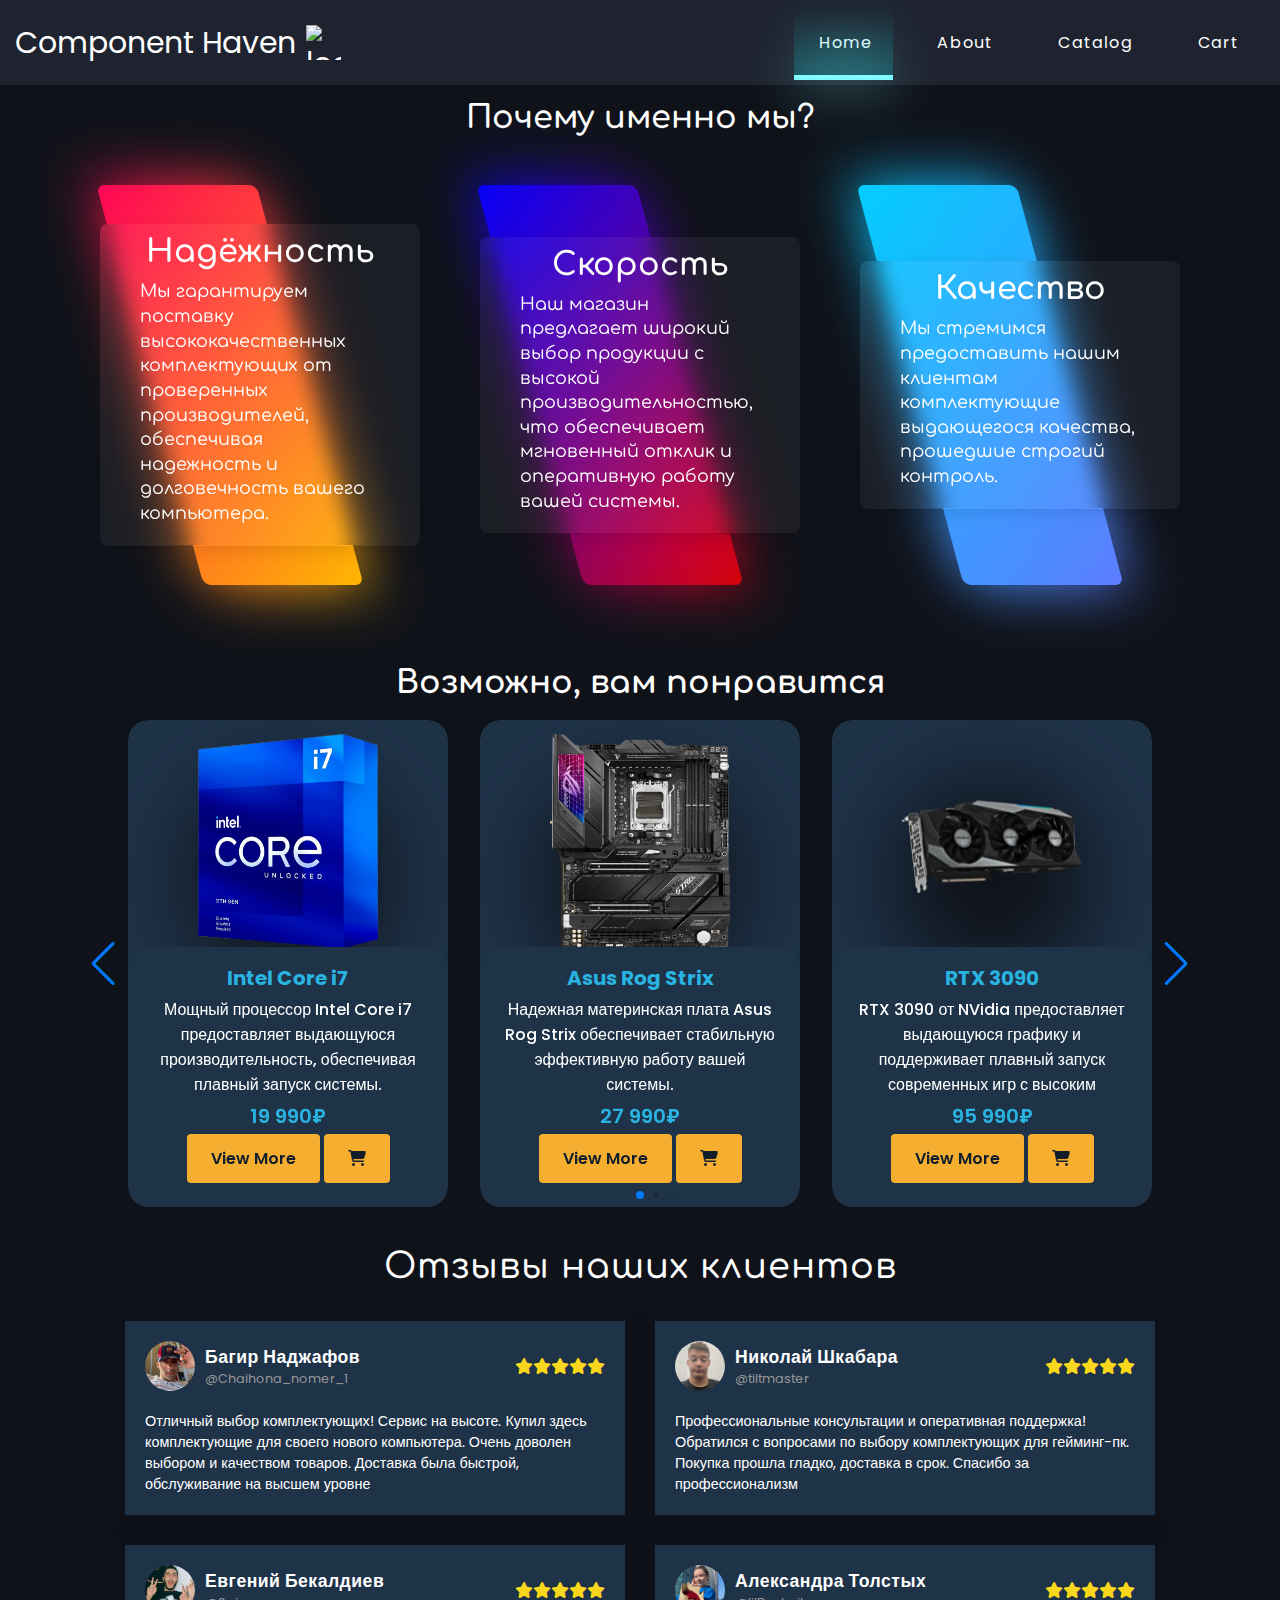
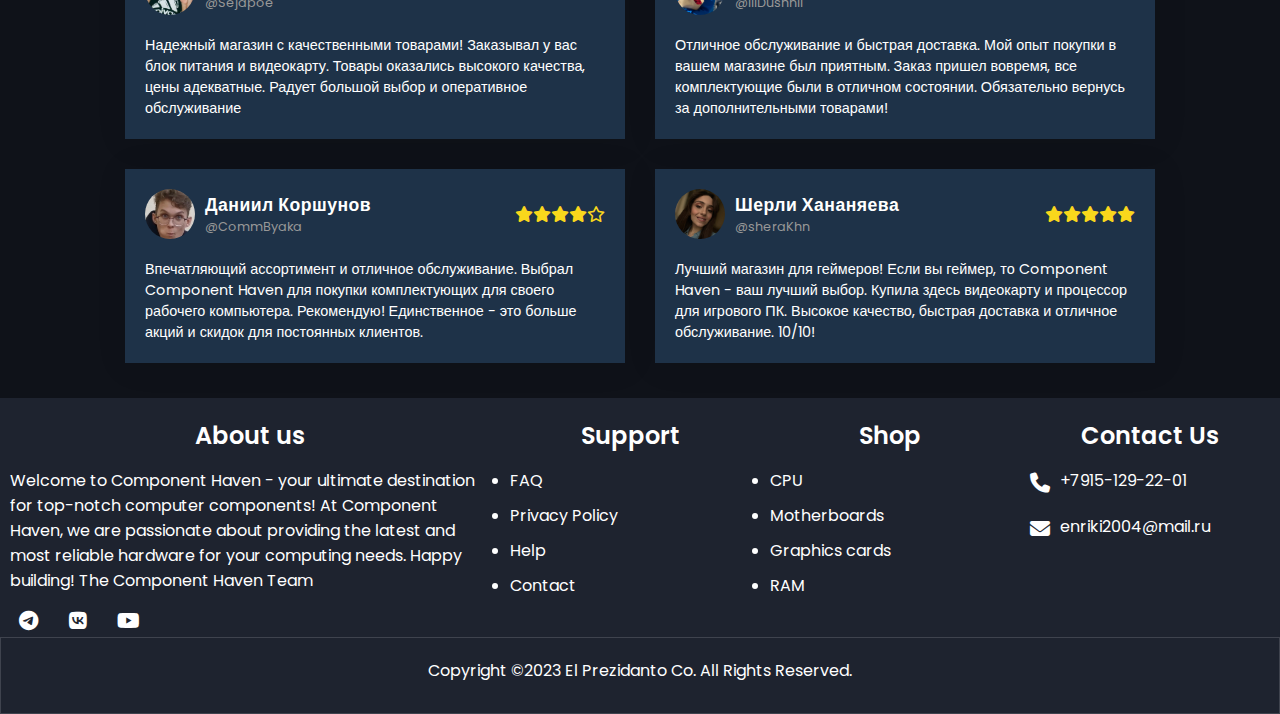
==== index.html @ c7344038 "new" ====
<!DOCTYPE html>
<html lang="ru">
<head>
    <meta charset="UTF-8">
    <meta name="viewport" content="width=device-width, initial-scale=1.0">
    <title>Component Haven</title>
    <link rel="stylesheet" href="https://libs.cdnjs.net/font-awesome/6.4.2/css/all.css">
    <link rel="icon" href="img/logo.PNG">
    <link rel="stylesheet" href="style.css">
    <!--    <link rel="stylesheet" href="swiper-bundle.min.css">-->
    <link rel="stylesheet" href="https://cdn.jsdelivr.net/npm/swiper@11/swiper-bundle.min.css"/>
    <script src="https://cdn.jsdelivr.net/npm/swiper@11/swiper-bundle.min.js"></script>
    <script src="js/common.js"></script>
</head>
<body>
<header>
    <div class="header-content">
        <a href="index.html" class="brand">Component Haven<img src="img/logo.PNG" alt="logo"></a>
        <nav>
            <a href="#" id="selected-link">Home</a>
            <a href="html/about.html">About</a>
            <a href="html/catalog.html">Catalog</a>
            <a href="#">Cart</a>
            <div id="marker"></div>
        </nav>
    </div>
</header>
<main id="main">
    <div class="advantages">
        <h2>Почему именно мы?</h2>
        <div class="cards">
            <div class="card">
                <span></span>
                <div class="content">
                    <h2>Надёжность</h2>
                    <p>Мы гарантируем поставку высококачественных комплектующих от проверенных производителей,
                        обеспечивая надежность и долговечность вашего компьютера.</p>
                </div>
            </div>
            <div class="card">
                <span></span>
                <div class="content">
                    <h2>Скорость</h2>
                    <p>Наш магазин предлагает широкий выбор продукции с высокой производительностью,
                        что обеспечивает мгновенный отклик и оперативную работу вашей системы.</p>
                </div>
            </div>
            <div class="card">
                <span></span>
                <div class="content">
                    <h2>Качество</h2>
                    <p>Мы стремимся предоставить нашим клиентам комплектующие выдающегося качества, прошедшие строгий
                        контроль.</p>
                </div>
            </div>
        </div>
    </div>

    <section class="container">
        <h2 class="slider-title">Возможно, вам понравится</h2>
        <div class="card__container swiper">
            <div class="card__content">
                <div class="swiper-wrapper" id="swiper-wrapper"></div>
            </div>
            <!-- Navigation buttons -->
            <div class="swiper-button-next">
                <i class="ri-arrow-right-s-line"></i>
            </div>

            <div class="swiper-button-prev">
                <i class="ri-arrow-left-s-line"></i>
            </div>

            <!-- Pagination -->
            <div class="swiper-pagination"></div>
        </div>
    </section>
    <section id="testimonials">
        <div class="testimonial-heading">
            <h1>Отзывы наших клиентов</h1>
        </div>
        <div class="testimonials-box-container"></div>
    </section>
</main>
<footer>
    <div class="footer-container">
        <div class="sec aboutus">
            <h2>About us</h2>
            <p>Welcome to Component Haven - your ultimate destination for top-notch computer components!
                At Component Haven, we are passionate about providing the latest and most reliable hardware for your
                computing needs.
                Happy building!
                The Component Haven Team</p>
            <ul class="sci">
                <li><a href="#"><i class="fa-brands fa-telegram"></i></a></li>
                <li><a href="#"><i class="fa-brands fa-vk"></i></a></li>
                <li><a href="#"><i class="fa-brands fa-youtube"></i></a></li>
            </ul>
        </div>
        <div class="sec quicklinks">
            <h2>Support</h2>
            <ul>
                <li><a href="#">FAQ</a></li>
                <li><a href="#">Privacy Policy</a></li>
                <li><a href="#">Help</a></li>
                <li><a href="#">Contact</a></li>
            </ul>
        </div>
        <div class="sec quicklinks">
            <h2>Shop</h2>
            <ul>
                <li><a href="#">CPU</a></li>
                <li><a href="#">Motherboards</a></li>
                <li><a href="#">Graphics cards</a></li>
                <li><a href="#">RAM</a></li>
            </ul>
        </div>
        <div class="sec contact">
            <h2>Contact Us</h2>
            <ul class="info">
                <li>
                    <span><i class="fa-solid fa-phone"></i></span>
                    <p>
                        <a href="tel:+79151292201">+7915-129-22-01</a></p>
                </li>
                <li>
                    <span><i class="fa-solid fa-envelope"></i></span>
                    <p>
                        <a href="mailto:enriki2004@mail.ru">enriki2004@mail.ru</a></p>
                </li>
            </ul>
        </div>
    </div>
    <div class="copyrightText">
        <p>Copyright ©2023 El Prezidanto Co. All Rights Reserved.</p>
    </div>
</footer>

<script src="script.js"></script>
</body>
</html>
---- style.css ----
@import url('https://fonts.googleapis.com/css2?family=Poppins:wght@200;300;400;500;600;700;800;900&display=swap');
@import url('https://fonts.googleapis.com/css2?family=Comfortaa:wght@300;400;500;600;700&family=Poppins:wght@200;300;400;500;600;700;800;900&display=swap');
@import "css/base.css";
@import "css/header.css";
@import "css/footer.css";
@import "css/about.css";
@import "css/catalog.css";

/*=============== GOOGLE FONTS ===============*/
@import url("https://fonts.googleapis.com/css2?family=Bai+Jamjuree:wght@400;500;600&display=swap");

/*=============== VARIABLES CSS ===============*/
:root {
    /*========== Colors ==========*/
    /*Color mode HSL(hue, saturation, lightness)*/
    --first-color: hsl(38, 92%, 58%);
    --first-color-light: hsl(38, 100%, 78%);
    --first-color-alt: hsl(32, 75%, 50%);
    --second-color: hsl(195, 75%, 52%);
    --dark-color: hsl(212, 40%, 12%);
    --white-color: hsl(212, 4%, 95%);
    --body-color: hsl(212, 42%, 15%);
    --container-color: hsl(212, 42%, 20%);

    /*========== Font and typography ==========*/
    /*.5rem = 8px | 1rem = 16px ...*/
    --body-font: "Bai Jamjuree", sans-serif;
    --h2-font-size: 1.25rem;
    --normal-font-size: 1rem;
}

/*=============== BASE ===============*/

a {
    text-decoration: none;
}

/*=============== CARD ===============*/
.container {
    margin-top: 20px;
    height: auto;
    /*display: flex;*/
    /*justify-content: center;
    align-items: center;
    flex-direction: column;*/
}

.slider-title {
    font-size: 2rem;
    margin-bottom: 20px;
    text-align: center;
    color: #fff; /* Цвет текста заголовка */
    font-family: 'Comfortaa', sans-serif;

}

.card__container {
    padding-block: 2rem;
    max-width: max-content;
}

.card__content {
    margin-inline: 1.75rem;
    border-radius: 1.25rem;
    overflow: hidden;
}

.card__article {
    width: 300px; /* Remove after adding swiper js */
    border-radius: 1.25rem;
    overflow: hidden;
}

.card__image {
    position: relative;
    background-color: var(--container-color);
    padding-top: 1.5rem;
    margin-bottom: -.75rem;

}

.card__data {
    background-color: var(--container-color);
    padding: 1rem 1.5rem;
    border-radius: 1rem;
    text-align: center;
    position: relative;
    height: 260px;
    z-index: 10;
}

.card__img {
    width: 180px;
    height: 215px;
    top: -10px;
    margin: 0 auto;
    position: relative;
    z-index: 5;
}

.card__shadow {
    width: 200px;
    height: 200px;
    background-color: #0f1219;
    border-radius: 50%;
    position: absolute;
    top: 3.75rem;
    left: 0;
    right: 0;
    margin-inline: auto;
    filter: blur(45px);
}

.card__name {
    font-size: var(--h2-font-size);
    color: var(--second-color);
    margin-bottom: .25rem;
}

.card__description {
    font-weight: 500;
    margin-bottom: .25rem;
    max-height: 100px;
    overflow: hidden;
}

.price p {
    color: var(--second-color);
    font-size: 20px;
    font-weight: 600;
    margin-bottom: .2rem;
    bottom: 0;
}

.card__button {
    display: inline-block;
    background-color: var(--first-color);
    padding: .75rem 1.5rem;
    border-radius: .25rem;
    color: var(--dark-color);
    font-weight: 600;
    bottom: 0;
}

/* Swiper class */
.swiper-button-prev:after,
.swiper-button-next:after {
    content: "";
}

.swiper-button-prev,
.swiper-button-next {
    width: initial;
    height: initial;
    font-size: 3rem;
    color: var(--second-color);
    display: none;
}

.swiper-button-prev {
    left: 0;
}

.swiper-button-next {
    right: 0;
}

.swiper-pagination-bullet {
    background-color: hsl(212, 32%, 40%);
    opacity: 1;
}

.swiper-pagination-bullet-active {
    background-color: var(--second-color);
}

/*!*=============== BREAKPOINTS ===============*!*/
/* For small devices */
@media screen and (max-width: 320px) {
    .card__data {
        padding: 1rem;
    }
}

/*For medium devices*/
@media screen and (min-width: 768px) {
    .card__content {
        margin-inline: 3rem;
    }

    .swiper-button-next,
    .swiper-button-prev {
        display: block;
    }
}

/* For large devices */
@media screen and (min-width: 1120px) {
    .card__container {
        max-width: 1120px;
    }

    .swiper-button-prev {
        left: -1rem;
    }

    .swiper-button-next {
        right: -1rem;
    }
}

.advantages {
    padding-top: 20px;
    padding-bottom: 10px;
}

.advantages h2 {
    color: #fff;
    text-align: center;
    font-family: 'Comfortaa', sans-serif;
    font-weight: 600;
    font-size: 2rem;
}

.advantages .cards {
    top: 0;
    display: flex;
    justify-content: center;
    align-items: center;
    flex-wrap: wrap;
    padding: 10px 0;
    z-index: 1;
}

.advantages .cards .card {
    position: relative;
    width: 320px;
    height: 400px;
    display: flex;
    justify-content: center;
    align-items: center;
    margin: 40px 30px;
    transition: 0.5s;
}

.advantages .cards .card::before {
    content: ' ';
    position: absolute;
    top: 0;
    left: 50px;
    width: 50%;
    height: 100%;
    text-decoration: none;
    background: #fff;
    border-radius: 8px;
    transform: skewX(15deg);
    transition: 0.5s;
}

.advantages .cards .card::after {
    content: '';
    position: absolute;
    top: 0;
    left: 50px;
    width: 50%;
    height: 100%;
    background: #fff;
    border-radius: 8px;
    transform: skewX(15deg);
    transition: 0.5s;
    filter: blur(30px);
}


.advantages .cards .card:hover:before,
.advantages .cards .card:hover:after {
    transform: skewX(0deg);
    left: 20px;
    width: calc(100% - 90px);

}

.advantages .cards .card:nth-child(1):before,
.advantages .cards .card:nth-child(1):after {
    background: linear-gradient(315deg, #ffbc00, #ff0058)
}

.advantages .cards .card:nth-child(2):before,
.advantages .cards .card:nth-child(2):after {
    background: linear-gradient(315deg, rgba(255, 0, 0, 0.8), #0000ff)
}

.advantages .cards .card:nth-child(3):before,
.advantages .cards .card:nth-child(3):after {
    background: linear-gradient(315deg, #607aff, #00d0ff)
}

.advantages .cards .card span {
    display: block;
    position: absolute;
    top: 0;
    left: 0;
    right: 0;
    bottom: 0;
    z-index: 5;
    pointer-events: none;
}

.advantages .cards .card span::before {
    content: '';
    position: absolute;
    top: 0;
    left: 0;
    width: 0;
    height: 0;
    border-radius: 8px;
    background: rgba(255, 255, 255, 0.1);
    backdrop-filter: blur(10px);
    opacity: 0;
    transition: 0.1s;
    animation: animate 2s ease-in-out infinite;
    box-shadow: 0 5px 15px rgba(0, 0, 0, 0.08)
}

.advantages .cards .card:hover span::before {
    top: -50px;
    left: 50px;
    width: 100px;
    height: 100px;
    opacity: 1;
}

.advantages .cards .card span::after {
    content: '';
    position: absolute;
    bottom: 0;
    right: 0;
    width: 100%;
    height: 100%;
    border-radius: 8px;
    background: rgba(255, 255, 255, 0.1);
    backdrop-filter: blur(10px);
    opacity: 0;
    transition: 0.5s;
    animation: animate 2s ease-in-out infinite;
    box-shadow: 0 5px 15px rgba(0, 0, 0, 0.08);
    animation-delay: -1s;
}

.advantages .cards .card:hover span:after {
    bottom: -50px;
    right: 50px;
    width: 100px;
    height: 100px;
    opacity: 1;
}

@keyframes animate {
    0%, 100% {
        transform: translateY(5px);
    }

    50% {
        transform: translate(-5px);
    }
}

.advantages .cards .card:hover span::before {
    top: -60px;
    left: 50px;
    width: 100px;
    height: 100px;
    opacity: 1;
}

.advantages .cards .card .content {
    position: relative;
    left: 0;
    padding: 10px 40px;
    background: rgba(255, 255, 255, 0.05);
    backdrop-filter: blur(10px);
    box-shadow: 0 5px 15px rgba(0, 0, 0, 0.1);
    border-radius: 8px;
    z-index: 1;
    color: #fff;
}

.advantages .cards .card:hover .content {
    left: -25px;
    padding: 60px 40px;
}

.advantages .cards .card .content h2 {
    font-size: 2em;
    color: #fff;
    margin-bottom: 10px;

}

.advantages .cards .card .content p {
    font-size: 1.1em;
    margin-bottom: 10px;
    line-height: 1.4em;
    font-family: 'Comfortaa', sans-serif;
    font-weight: 400;
}

.advantages .cards .card .content a {
    display: inline-block;
    font-size: 1.1em;
    color: #111;
    background: #fff;
    padding: 10px;
    border-radius: 4px;
    text-decoration: none;
    font-weight: 700;
    margin-top: 5px;
}

.advantages .cards .card .content a:hover {
    background: #ffcf4d;
    border: 1px solid rgba(255, 0, 88, 0.4);
    box-shadow: 0 1px 15px rgba(1, 1, 1, 0.2);
}

#testimonials {
    display: flex;
    justify-content: center;
    align-items: center;
    flex-direction: column;
    width: 100%;
}

.testimonial-heading {
    letter-spacing: 1px;
    margin: 30px 0 10px;
    padding: 10px 20px;
    display: flex;
    justify-content: center;
    align-items: center;
    flex-direction: column;
    font-size: 2.2rem;
    font-weight: 500;
    font-family: 'Comfortaa', sans-serif;
    color: #fff;
    /*padding: 10px 20px;*/
}

.testimonial-heading h1 {
    font-size: 2.2rem;
    font-weight: 500;
    font-family: 'Comfortaa', sans-serif;
    color: #fff;
}

.testimonial-heading span {
    font-size: 1.3rem;
    color: #fff;
    margin-bottom: 10px;
    letter-spacing: 2px;
    text-transform: uppercase;
}

.testimonials-box-container {
    display: flex;
    justify-content: center;
    align-items: center;
    flex-wrap: wrap;
    width: 100%;
}

.testimonial-box {
    width: 500px;
    box-shadow: 2px 2px 30px rgba(0, 0, 0, 0.1);
    background-color: var(--container-color);
    padding: 20px;
    margin: 15px;
    cursor: pointer;
}

.profile-img {
    width: 50px;
    height: 50px;
    border-radius: 50%;
    overflow: hidden;
    margin-right: 10px;
}

.profile-img img {
    width: 100%;
    height: 100%;
    object-fit: cover;
    object-position: center;
}

.profile {
    display: flex;
    align-items: center;
}

.name-user {
    display: flex;
    flex-direction: column;
}

.name-user strong {
    color: #fff;
    font-size: 1.1rem;
    letter-spacing: 0.5px;
}

.name-user span {
    color: #979797;
    font-size: 0.8rem;
}

.reviews {
    color: #f9d71c;
}

.box-top {
    display: flex;
    justify-content: space-between;
    align-items: center;
    margin-bottom: 20px;
}

.client-comment p {
    font-size: 0.9rem;
    color: #fff;
}

.testimonial-box:hover {
    transform: translateY(-10px);
    transition: all ease 0.3s;
}


@media (max-width: 1060px) {
    .testimonial-box {
        width: 45%;
        padding: 10px;
    }
}

@media (max-width: 768px) {
    .testimonial-box {
        width: 100%;
    }

    .testimonial-heading h1 {
        font-size: 1.4rem;
    }
}

@media (max-width: 320px) {
    .box-top{
        flex-wrap: wrap;
        margin-bottom: 10px;
    }
    .reviews{
        margin-top: 10px;
    }
}
::selection{
    color: white;
}
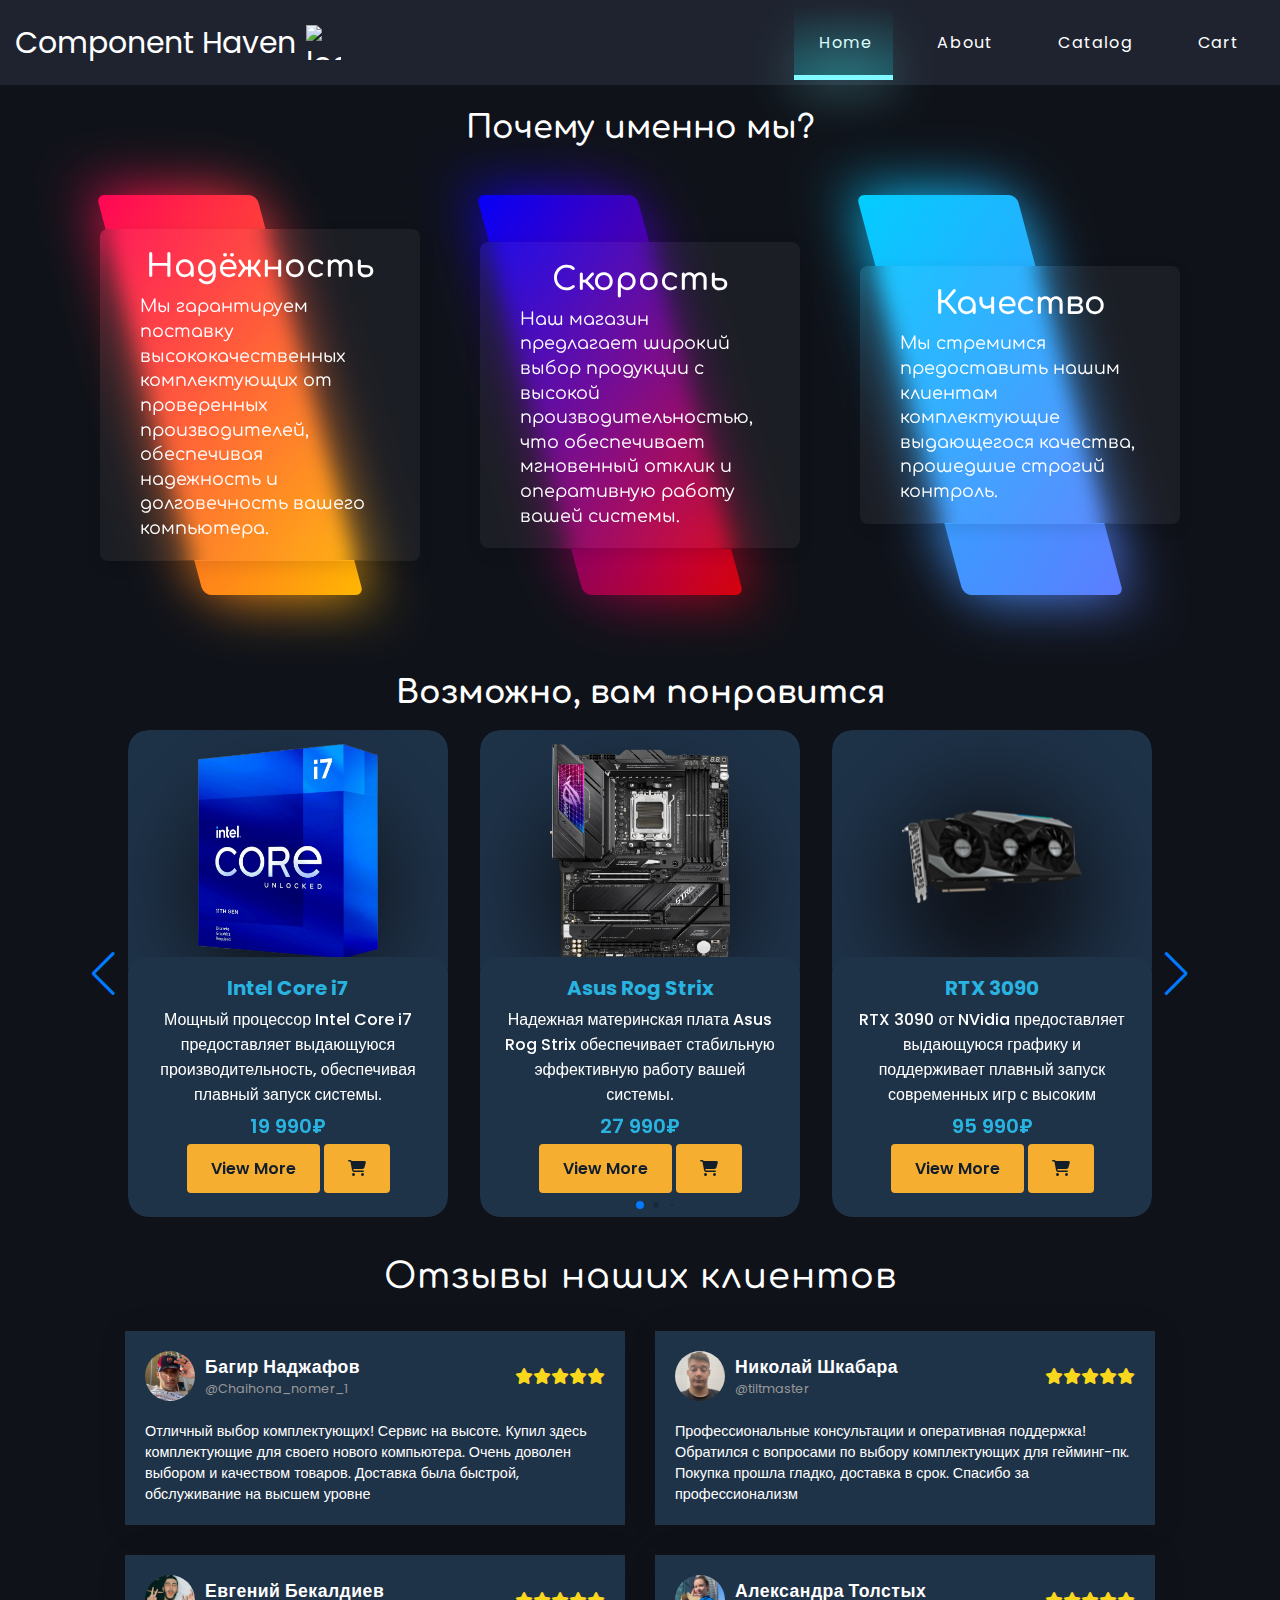
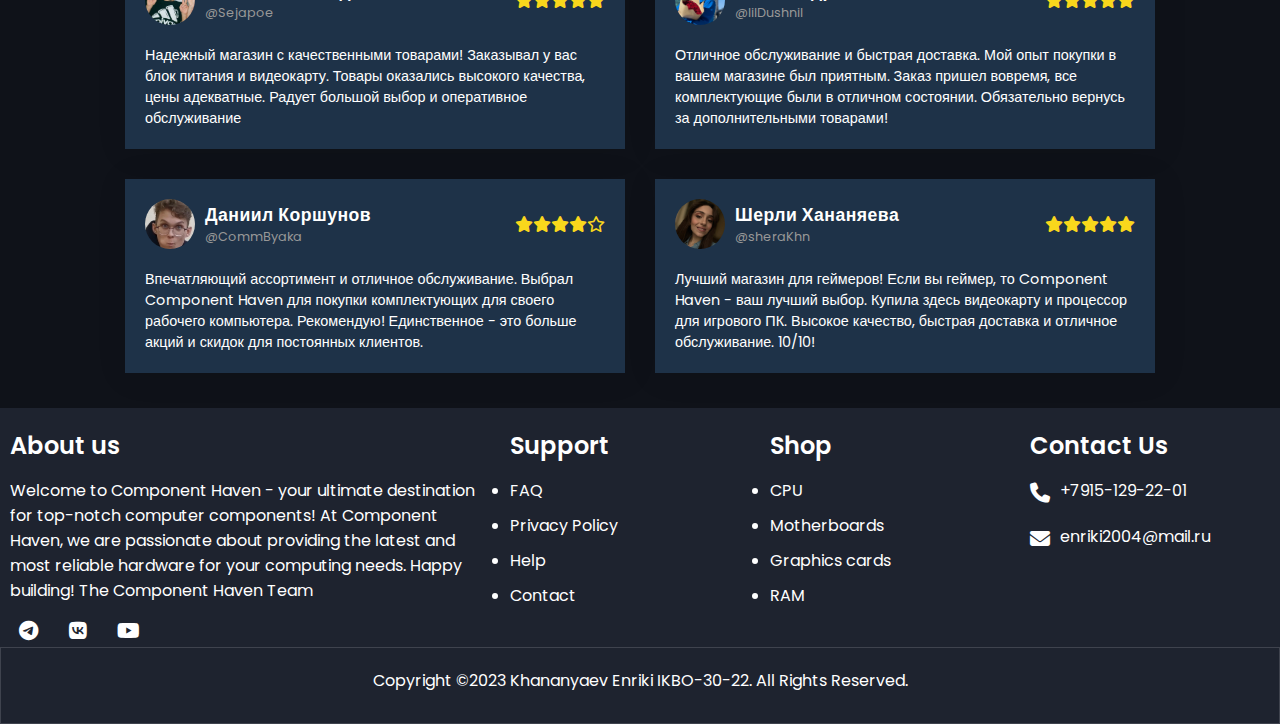
==== commit 53aaf129: "new" ====
--- a/index.html
+++ b/index.html
@@ -132,7 +132,7 @@
         </div>
     </div>
     <div class="copyrightText">
-        <p>Copyright ©2023 El Prezidanto Co. All Rights Reserved.</p>
+        <p>Copyright ©2023 Khananyaev Enriki IKBO-30-22. All Rights Reserved.</p>
     </div>
 </footer>
 
--- a/style.css
+++ b/style.css
@@ -5,6 +5,7 @@
 @import "css/footer.css";
 @import "css/about.css";
 @import "css/catalog.css";
+@import "css/card_PS.css";
 
 /*=============== GOOGLE FONTS ===============*/
 @import url("https://fonts.googleapis.com/css2?family=Bai+Jamjuree:wght@400;500;600&display=swap");
@@ -220,6 +221,7 @@
     font-family: 'Comfortaa', sans-serif;
     font-weight: 600;
     font-size: 2rem;
+    margin-top: 10px;
 }
 
 .advantages .cards {
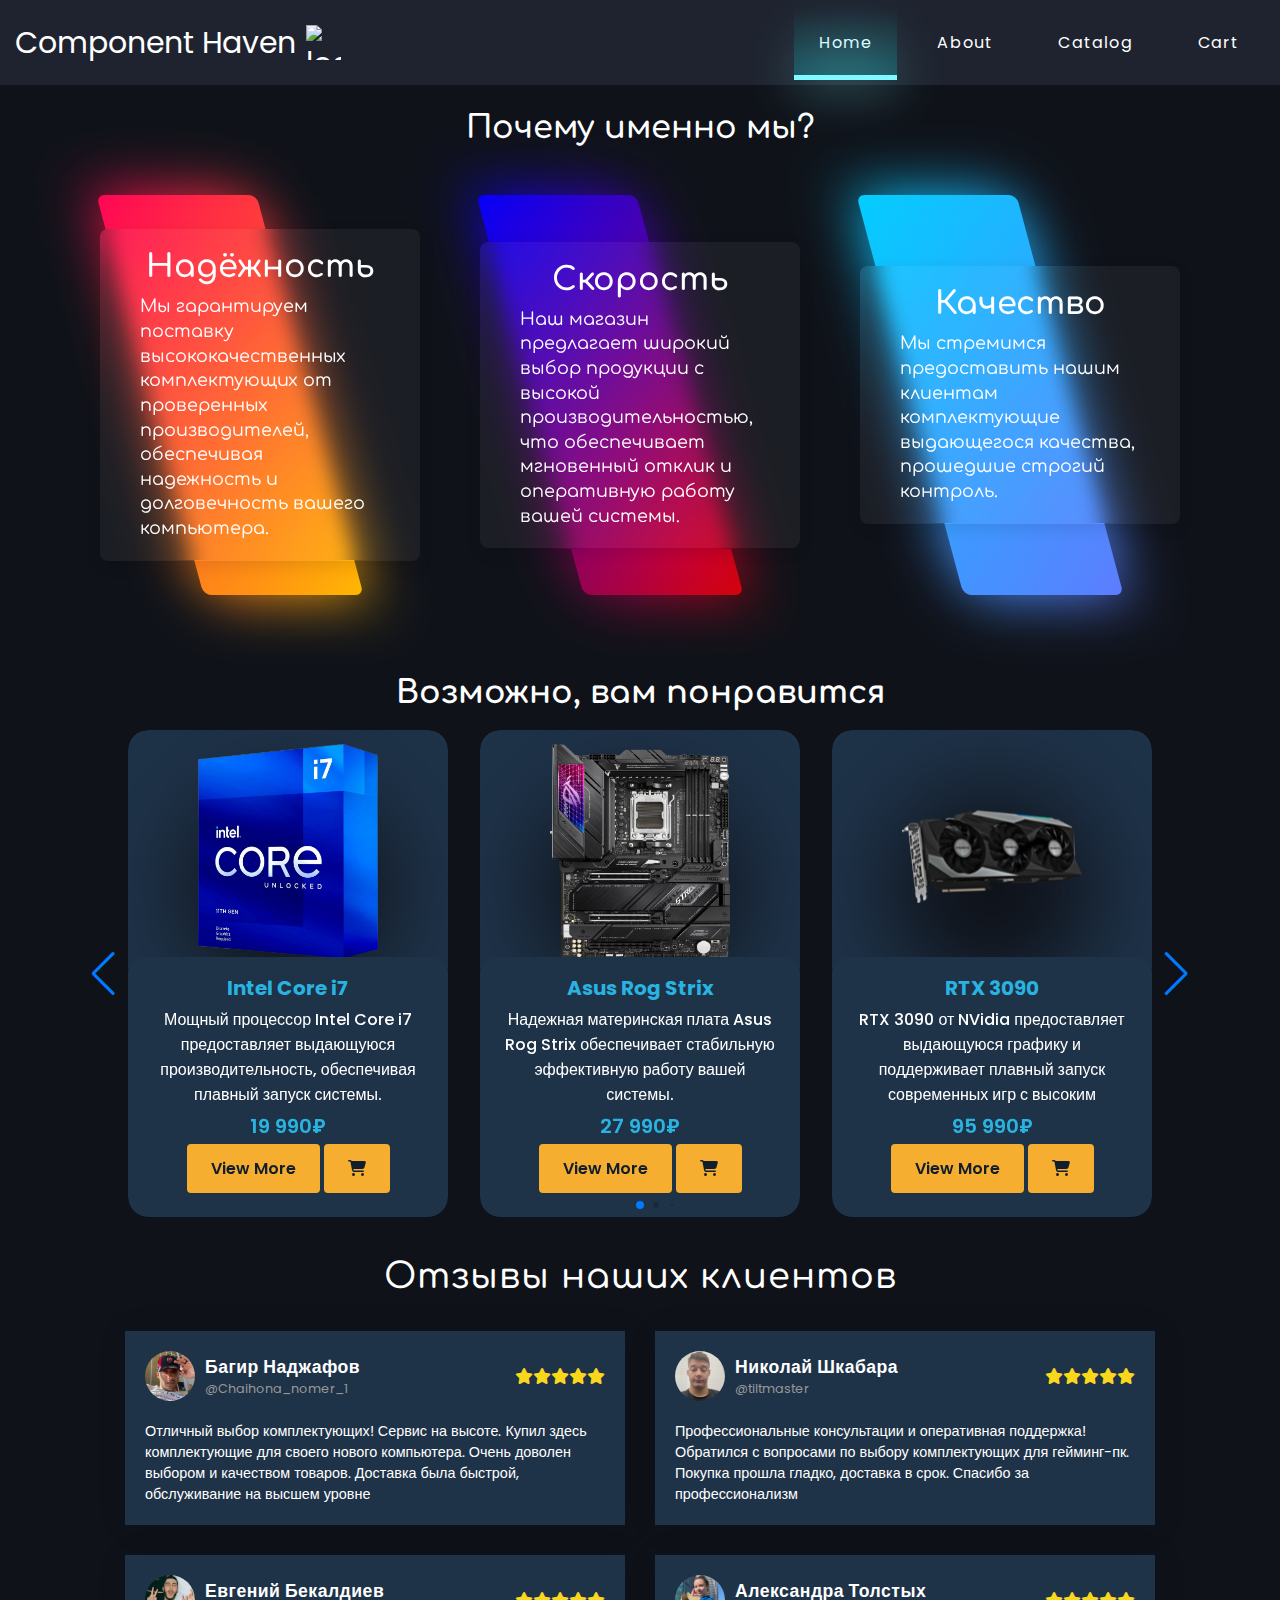
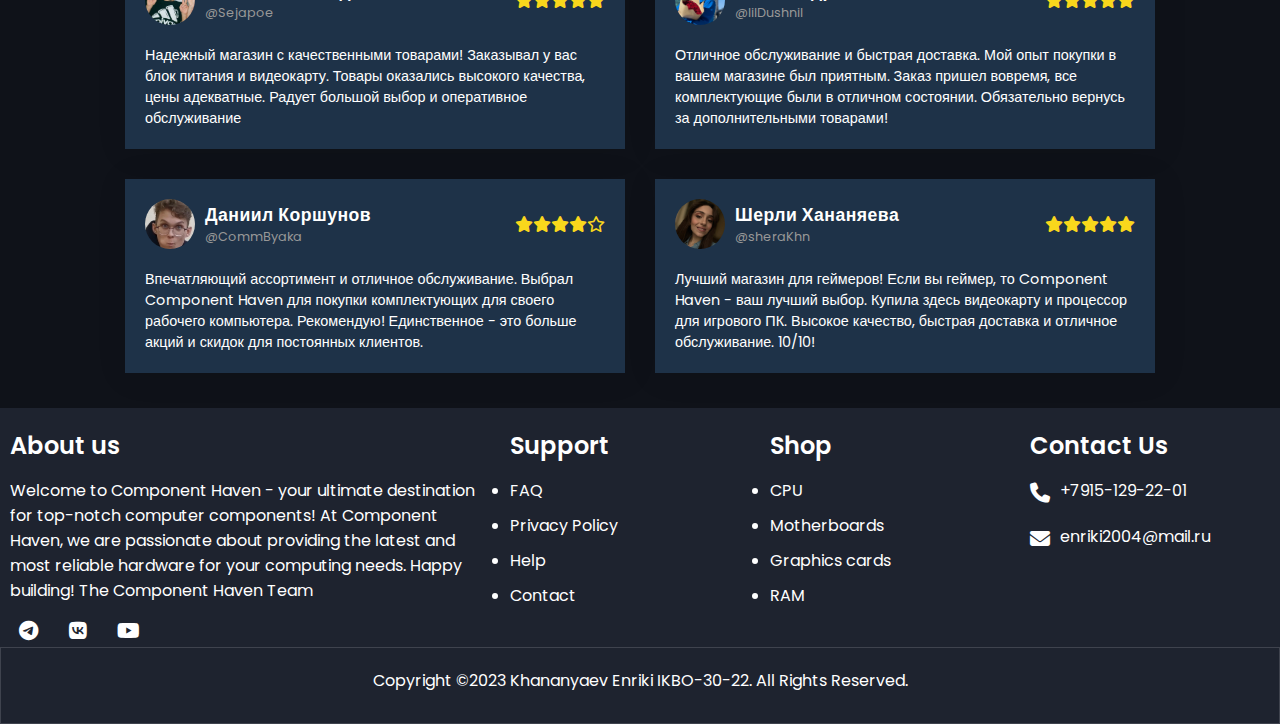
==== commit c4ffff15: "new" ====
--- a/index.html
+++ b/index.html
@@ -7,7 +7,6 @@
     <link rel="stylesheet" href="https://libs.cdnjs.net/font-awesome/6.4.2/css/all.css">
     <link rel="icon" href="img/logo.PNG">
     <link rel="stylesheet" href="style.css">
-    <!--    <link rel="stylesheet" href="swiper-bundle.min.css">-->
     <link rel="stylesheet" href="https://cdn.jsdelivr.net/npm/swiper@11/swiper-bundle.min.css"/>
     <script src="https://cdn.jsdelivr.net/npm/swiper@11/swiper-bundle.min.js"></script>
     <script src="js/common.js"></script>
--- a/style.css
+++ b/style.css
@@ -518,6 +518,7 @@
 
 .reviews {
     color: #f9d71c;
+    display: inline-flex;
 }
 
 .box-top {
@@ -556,14 +557,16 @@
 }
 
 @media (max-width: 320px) {
-    .box-top{
+    .box-top {
         flex-wrap: wrap;
         margin-bottom: 10px;
     }
-    .reviews{
+
+    .reviews {
         margin-top: 10px;
     }
 }
-::selection{
-    color: white;
+
+::selection {
+    background-color: rgba(0, 136, 246, 0.78);
 }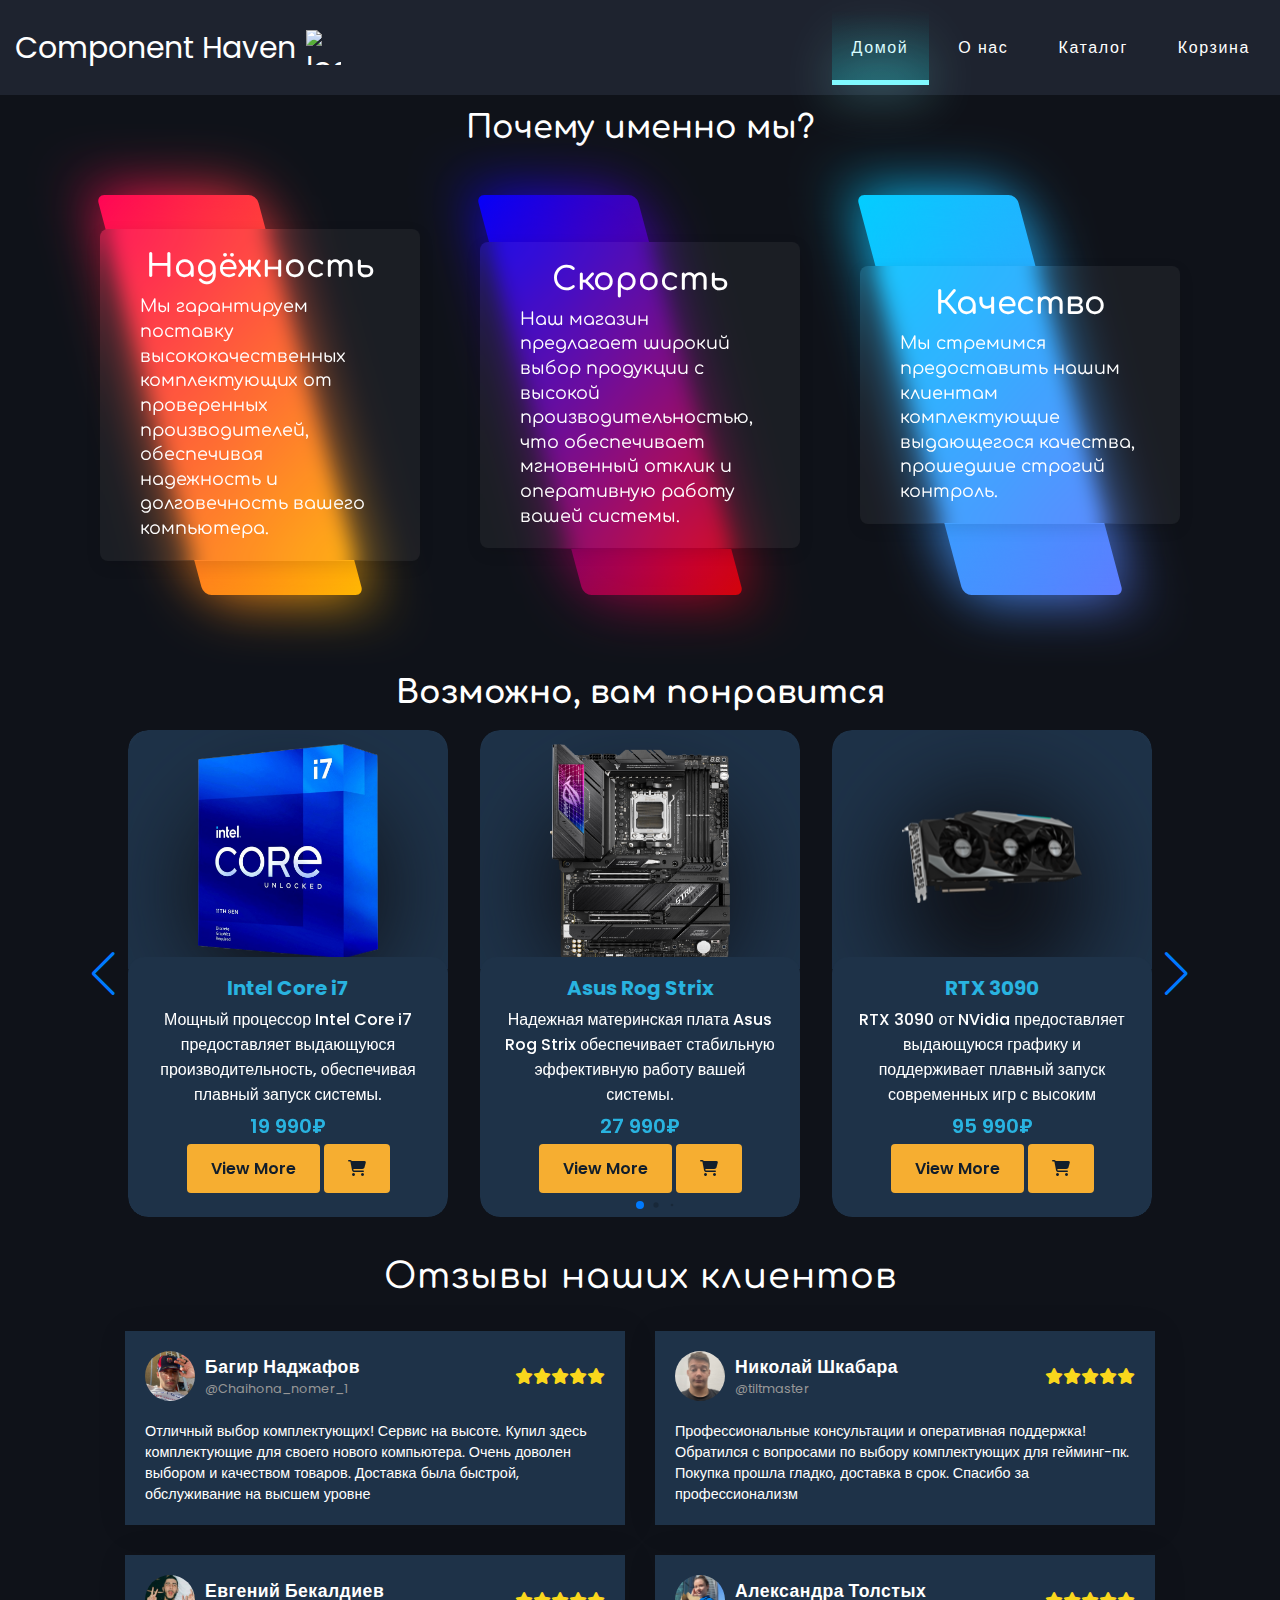
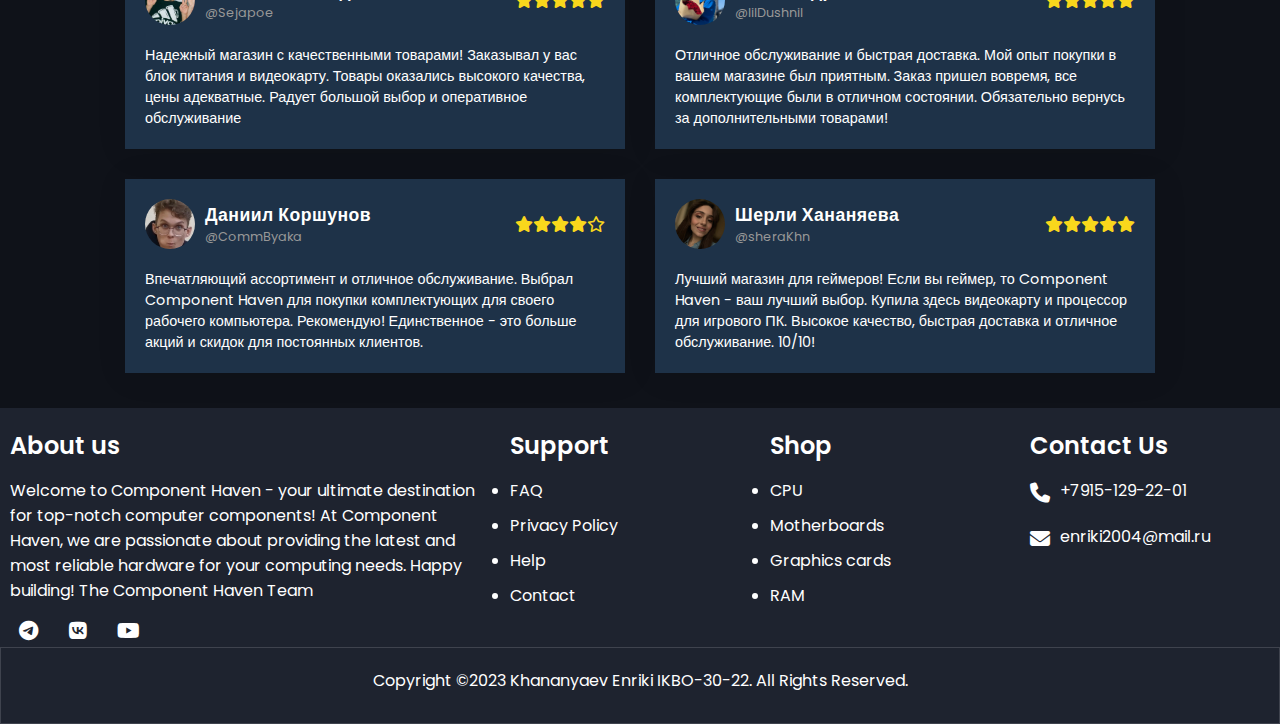
==== commit 2284a5d5: "new" ====
--- a/index.html
+++ b/index.html
@@ -15,11 +15,15 @@
 <header>
     <div class="header-content">
         <a href="index.html" class="brand">Component Haven<img src="img/logo.PNG" alt="logo"></a>
-        <nav>
-            <a href="#" id="selected-link">Home</a>
-            <a href="html/about.html">About</a>
-            <a href="html/catalog.html">Catalog</a>
-            <a href="#">Cart</a>
+        <input id="menu-toggle" type="checkbox"/>
+        <label class='menu-button-container' for="menu-toggle">
+            <div class='menu-button'></div>
+        </label>
+        <nav class="menu">
+            <a href="#" id="selected-link">Домой</a>
+            <a href="html/about.html">О нас</a>
+            <a href="html/catalog.html">Каталог</a>
+            <a href="#">Корзина</a>
             <div id="marker"></div>
         </nav>
     </div>
@@ -76,7 +80,7 @@
     </section>
     <section id="testimonials">
         <div class="testimonial-heading">
-            <h1>Отзывы наших клиентов</h1>
+            <h2>Отзывы наших клиентов</h2>
         </div>
         <div class="testimonials-box-container"></div>
     </section>
--- a/style.css
+++ b/style.css
@@ -193,6 +193,7 @@
     .swiper-button-prev {
         display: block;
     }
+    .
 }
 
 /* For large devices */
@@ -448,11 +449,12 @@
     /*padding: 10px 20px;*/
 }
 
-.testimonial-heading h1 {
+.testimonial-heading h2 {
     font-size: 2.2rem;
     font-weight: 500;
     font-family: 'Comfortaa', sans-serif;
     color: #fff;
+    text-align: center;
 }
 
 .testimonial-heading span {
@@ -551,9 +553,10 @@
         width: 100%;
     }
 
-    .testimonial-heading h1 {
-        font-size: 1.4rem;
-    }
+    .testimonial-heading h2 {
+        font-size: 2rem;
+    }
+
 }
 
 @media (max-width: 320px) {
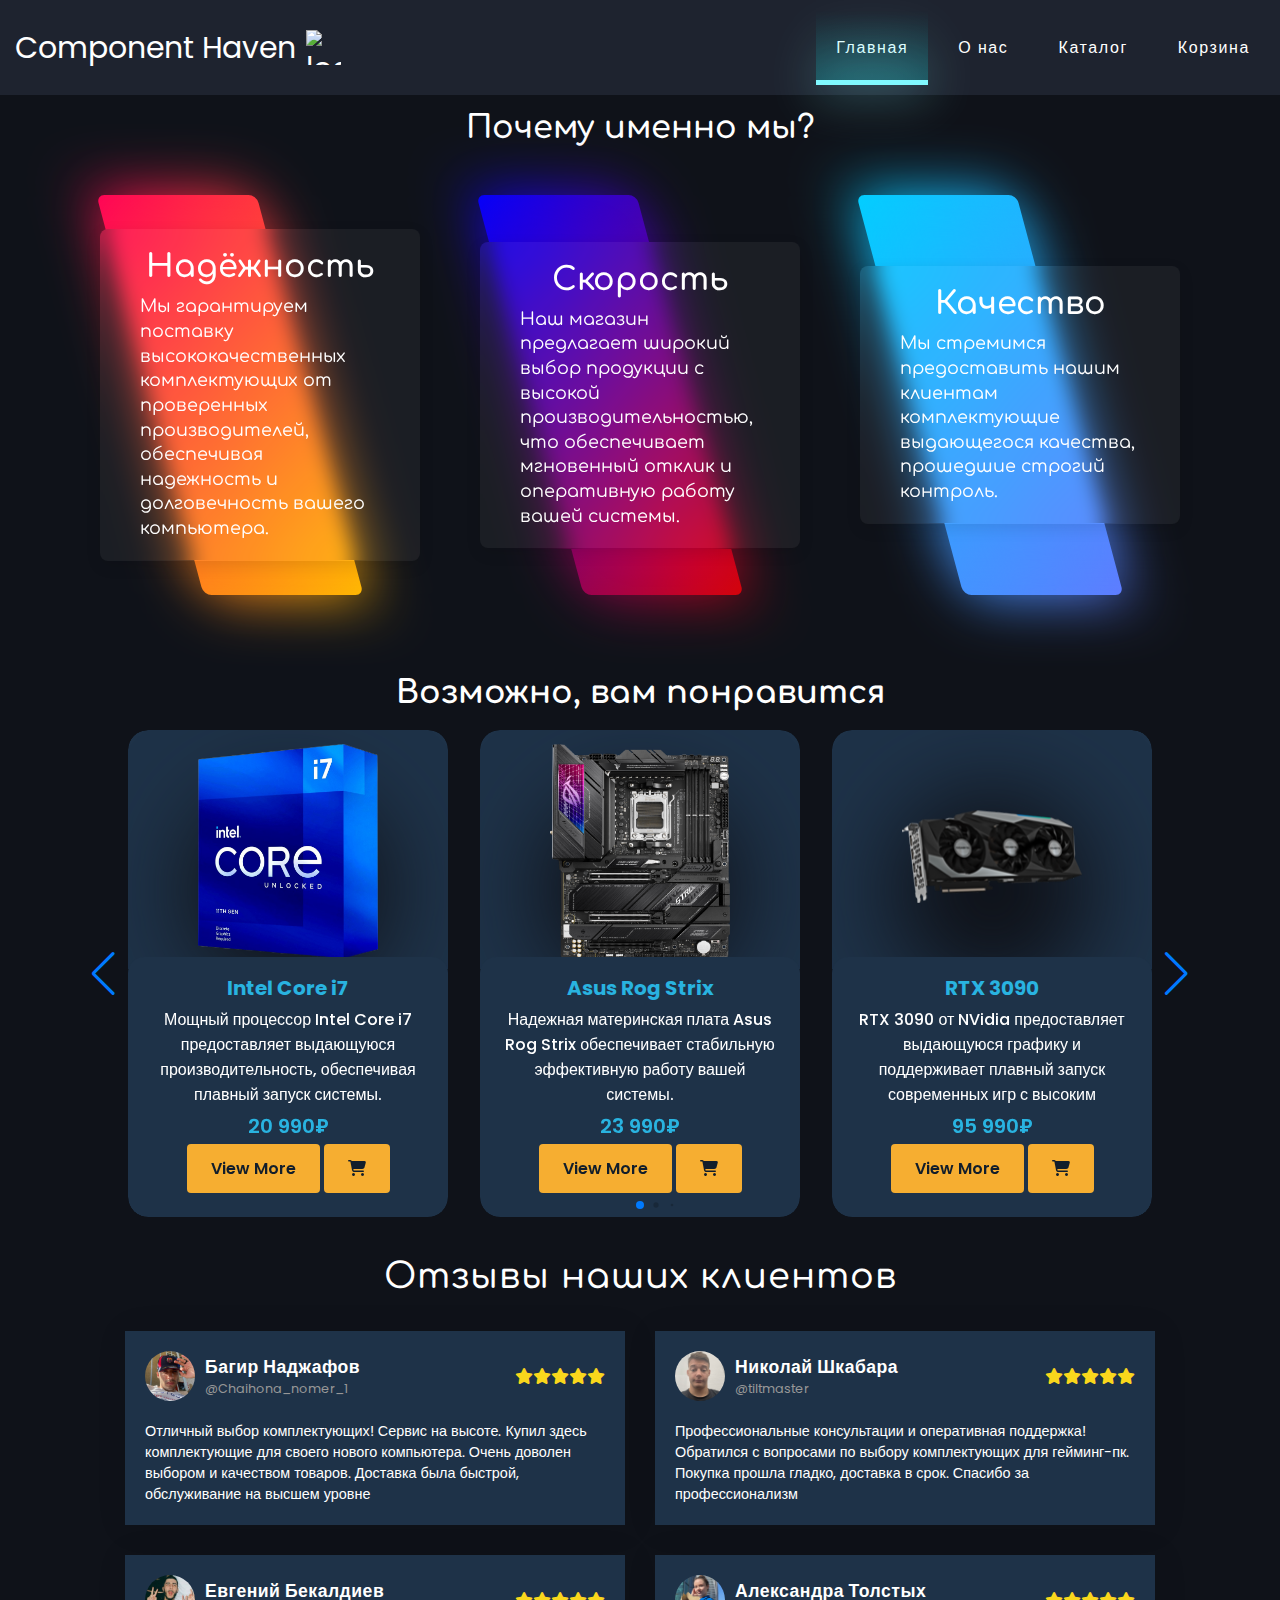
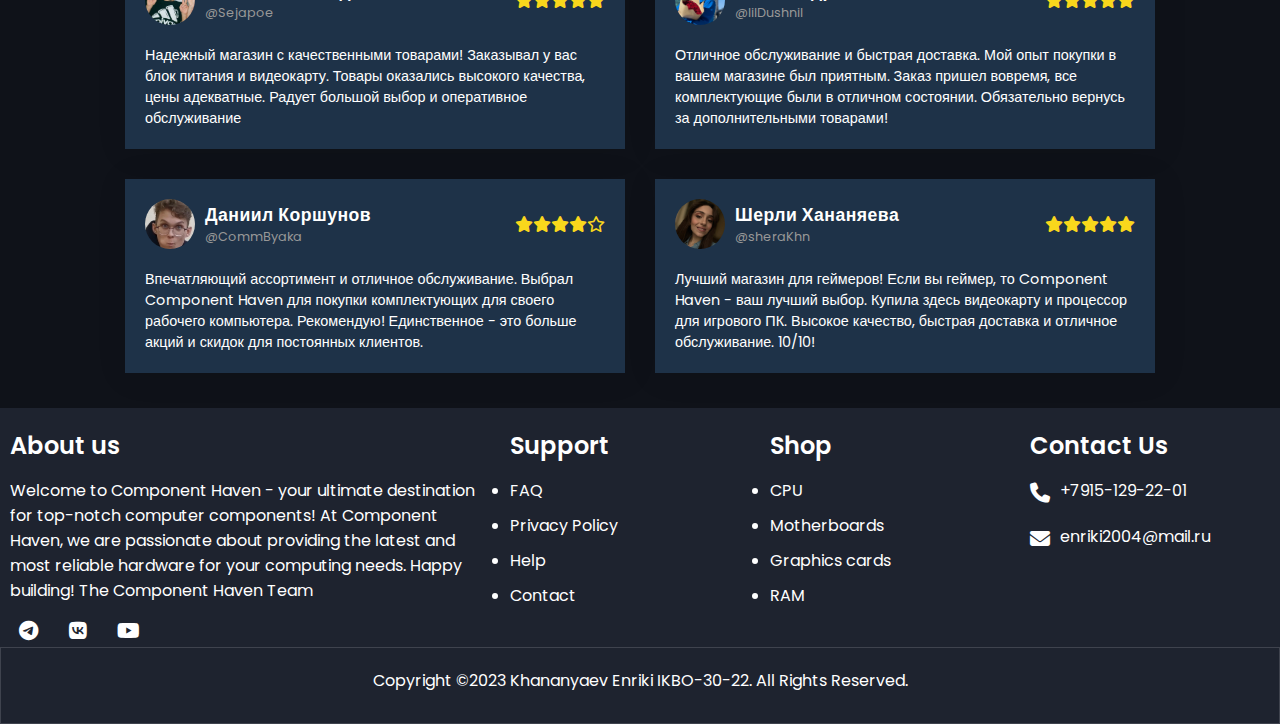
==== commit 9992ac5e: "new" ====
--- a/index.html
+++ b/index.html
@@ -9,7 +9,7 @@
     <link rel="stylesheet" href="style.css">
     <link rel="stylesheet" href="https://cdn.jsdelivr.net/npm/swiper@11/swiper-bundle.min.css"/>
     <script src="https://cdn.jsdelivr.net/npm/swiper@11/swiper-bundle.min.js"></script>
-    <script src="js/common.js"></script>
+    <script src="js/common.js" defer></script>
 </head>
 <body>
 <header>
@@ -20,10 +20,10 @@
             <div class='menu-button'></div>
         </label>
         <nav class="menu">
-            <a href="#" id="selected-link">Домой</a>
+            <a href="#" id="selected-link">Главная</a>
             <a href="html/about.html">О нас</a>
             <a href="html/catalog.html">Каталог</a>
-            <a href="#">Корзина</a>
+            <a href="html/cart.html">Корзина</a>
             <div id="marker"></div>
         </nav>
     </div>
--- a/style.css
+++ b/style.css
@@ -6,6 +6,7 @@
 @import "css/about.css";
 @import "css/catalog.css";
 @import "css/card_PS.css";
+@import "css/cart.css";
 
 /*=============== GOOGLE FONTS ===============*/
 @import url("https://fonts.googleapis.com/css2?family=Bai+Jamjuree:wght@400;500;600&display=swap");
@@ -541,7 +542,7 @@
 }
 
 
-@media (max-width: 1060px) {
+@media (max-width: 1100px) {
     .testimonial-box {
         width: 45%;
         padding: 10px;
@@ -555,6 +556,9 @@
 
     .testimonial-heading h2 {
         font-size: 2rem;
+    }
+    .advantages{
+        padding-top: 0;
     }
 
 }
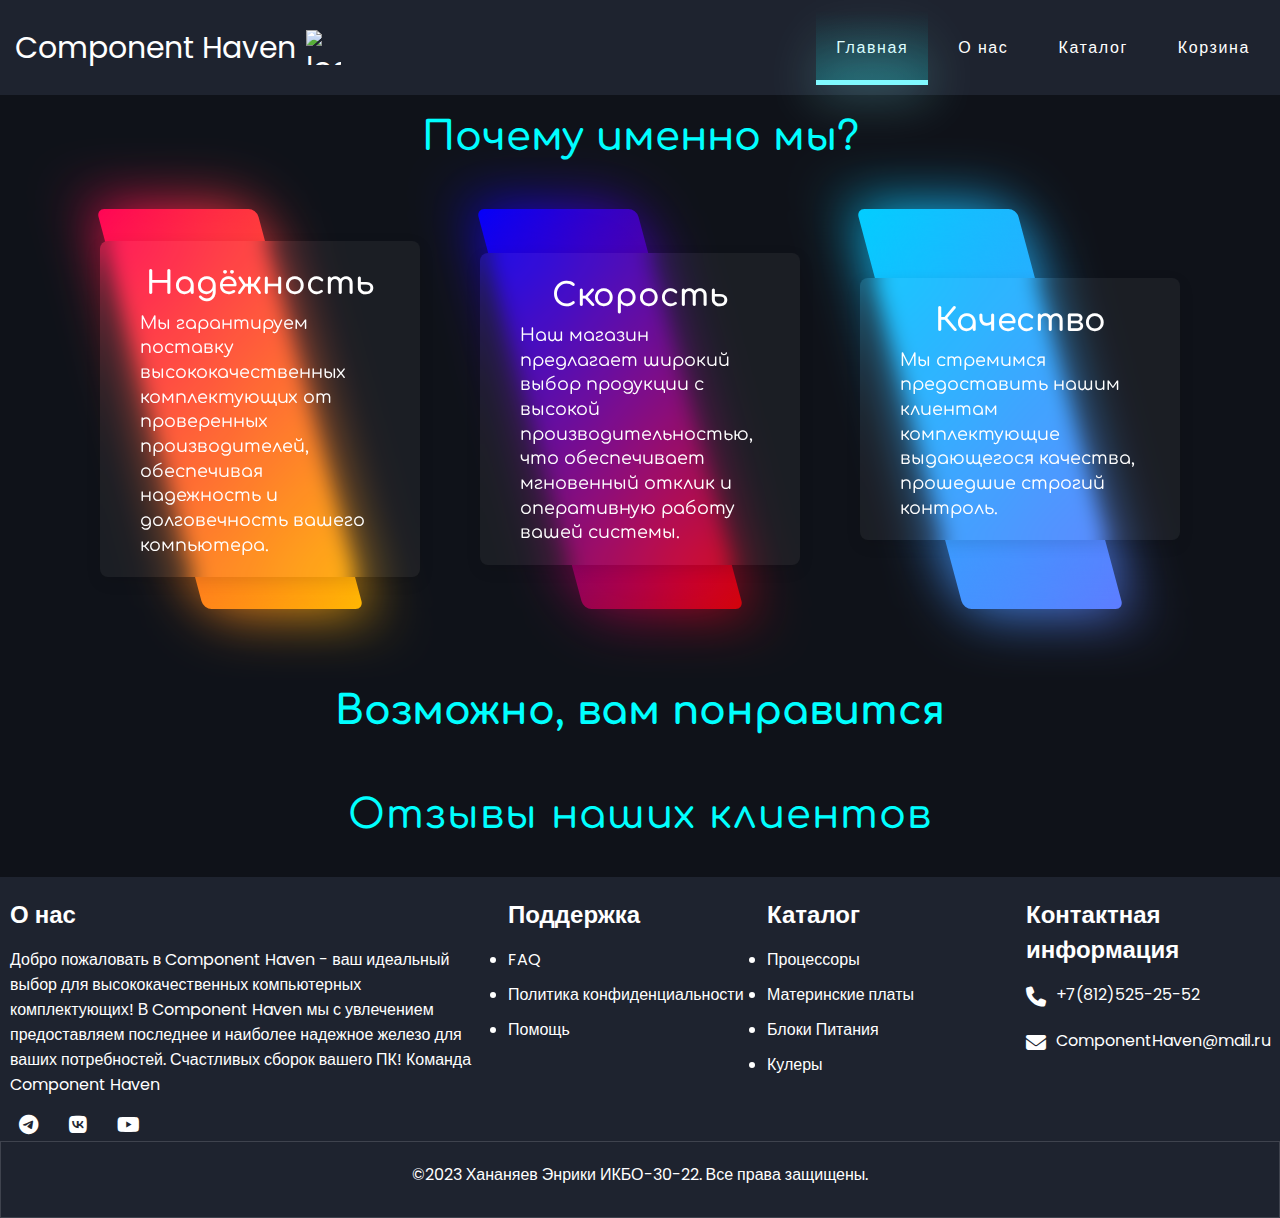
==== commit f2777d26: "new" ====
--- a/index.html
+++ b/index.html
@@ -10,6 +10,8 @@
     <link rel="stylesheet" href="https://cdn.jsdelivr.net/npm/swiper@11/swiper-bundle.min.css"/>
     <script src="https://cdn.jsdelivr.net/npm/swiper@11/swiper-bundle.min.js"></script>
     <script src="js/common.js" defer></script>
+    <script src="js/cart.js" defer></script>
+    <script src="script.js" defer></script>
 </head>
 <body>
 <header>
@@ -62,7 +64,9 @@
     <section class="container">
         <h2 class="slider-title">Возможно, вам понравится</h2>
         <div class="card__container swiper">
+            <div class="notification" id="notification">Товар добавлен в корзину</div>
             <div class="card__content">
+
                 <div class="swiper-wrapper" id="swiper-wrapper"></div>
             </div>
             <!-- Navigation buttons -->
@@ -88,12 +92,10 @@
 <footer>
     <div class="footer-container">
         <div class="sec aboutus">
-            <h2>About us</h2>
-            <p>Welcome to Component Haven - your ultimate destination for top-notch computer components!
-                At Component Haven, we are passionate about providing the latest and most reliable hardware for your
-                computing needs.
-                Happy building!
-                The Component Haven Team</p>
+            <h2>О нас</h2>
+            <p>Добро пожаловать в Component Haven - ваш идеальный выбор для высококачественных компьютерных комплектующих!
+                В Component Haven мы с увлечением предоставляем последнее и наиболее надежное железо для ваших потребностей. Счастливых сборок вашего ПК!
+                Команда Component Haven</p>
             <ul class="sci">
                 <li><a href="#"><i class="fa-brands fa-telegram"></i></a></li>
                 <li><a href="#"><i class="fa-brands fa-vk"></i></a></li>
@@ -101,44 +103,42 @@
             </ul>
         </div>
         <div class="sec quicklinks">
-            <h2>Support</h2>
+            <h2>Поддержка</h2>
             <ul>
                 <li><a href="#">FAQ</a></li>
-                <li><a href="#">Privacy Policy</a></li>
-                <li><a href="#">Help</a></li>
-                <li><a href="#">Contact</a></li>
+                <li><a href="#">Политика конфиденциальности</a></li>
+                <li><a href="#">Помощь</a></li>
             </ul>
         </div>
         <div class="sec quicklinks">
-            <h2>Shop</h2>
+            <h2>Каталог</h2>
             <ul>
-                <li><a href="#">CPU</a></li>
-                <li><a href="#">Motherboards</a></li>
-                <li><a href="#">Graphics cards</a></li>
-                <li><a href="#">RAM</a></li>
+                <li><a href="html/catalog.html">Процессоры</a></li>
+                <li><a href="html/catalog.html">Материнские платы</a></li>
+                <li><a href="html/catalog.html">Блоки Питания</a></li>
+                <li><a href="html/catalog.html">Кулеры</a></li>
             </ul>
         </div>
         <div class="sec contact">
-            <h2>Contact Us</h2>
+            <h2>Контактная информация</h2>
             <ul class="info">
                 <li>
                     <span><i class="fa-solid fa-phone"></i></span>
                     <p>
-                        <a href="tel:+79151292201">+7915-129-22-01</a></p>
+                        <a href="tel:+79151292201">+7(812)525-25-52</a></p>
                 </li>
                 <li>
                     <span><i class="fa-solid fa-envelope"></i></span>
                     <p>
-                        <a href="mailto:enriki2004@mail.ru">enriki2004@mail.ru</a></p>
+                        <a href="mailto:enriki2004@mail.ru">ComponentHaven@mail.ru</a></p>
                 </li>
             </ul>
         </div>
     </div>
     <div class="copyrightText">
-        <p>Copyright ©2023 Khananyaev Enriki IKBO-30-22. All Rights Reserved.</p>
+        <p>©2023 Хананяев Энрики ИКБО-30-22. Все права защищены.</p>
     </div>
 </footer>
 
-<script src="script.js"></script>
 </body>
 </html>--- a/style.css
+++ b/style.css
@@ -1,5 +1,6 @@
 @import url('https://fonts.googleapis.com/css2?family=Poppins:wght@200;300;400;500;600;700;800;900&display=swap');
 @import url('https://fonts.googleapis.com/css2?family=Comfortaa:wght@300;400;500;600;700&family=Poppins:wght@200;300;400;500;600;700;800;900&display=swap');
+@import url("https://fonts.googleapis.com/css2?family=Bai+Jamjuree:wght@400;500;600&display=swap");
 @import "css/base.css";
 @import "css/header.css";
 @import "css/footer.css";
@@ -8,13 +9,8 @@
 @import "css/card_PS.css";
 @import "css/cart.css";
 
-/*=============== GOOGLE FONTS ===============*/
-@import url("https://fonts.googleapis.com/css2?family=Bai+Jamjuree:wght@400;500;600&display=swap");
-
-/*=============== VARIABLES CSS ===============*/
+
 :root {
-    /*========== Colors ==========*/
-    /*Color mode HSL(hue, saturation, lightness)*/
     --first-color: hsl(38, 92%, 58%);
     --first-color-light: hsl(38, 100%, 78%);
     --first-color-alt: hsl(32, 75%, 50%);
@@ -23,21 +19,23 @@
     --white-color: hsl(212, 4%, 95%);
     --body-color: hsl(212, 42%, 15%);
     --container-color: hsl(212, 42%, 20%);
-
-    /*========== Font and typography ==========*/
-    /*.5rem = 8px | 1rem = 16px ...*/
     --body-font: "Bai Jamjuree", sans-serif;
     --h2-font-size: 1.25rem;
     --normal-font-size: 1rem;
 }
 
-/*=============== BASE ===============*/
-
 a {
     text-decoration: none;
 }
-
-/*=============== CARD ===============*/
+/*#main{
+    padding: 100px 20px 20px 20px;
+}*/
+.slider-title,
+.testimonial-heading h2,
+.advantages h2 {
+    font-size: 2.5rem;
+    color: #00ffff;
+}
 .container {
     margin-top: 20px;
     height: auto;
@@ -48,10 +46,8 @@
 }
 
 .slider-title {
-    font-size: 2rem;
     margin-bottom: 20px;
     text-align: center;
-    color: #fff; /* Цвет текста заголовка */
     font-family: 'Comfortaa', sans-serif;
 
 }
@@ -68,7 +64,7 @@
 }
 
 .card__article {
-    width: 300px; /* Remove after adding swiper js */
+    width: 300px;
     border-radius: 1.25rem;
     overflow: hidden;
 }
@@ -117,6 +113,8 @@
     font-size: var(--h2-font-size);
     color: var(--second-color);
     margin-bottom: .25rem;
+    overflow: hidden;
+    max-height: 35px;
 }
 
 .card__description {
@@ -141,6 +139,7 @@
     border-radius: .25rem;
     color: var(--dark-color);
     font-weight: 600;
+    cursor: pointer;
     bottom: 0;
 }
 
@@ -176,41 +175,30 @@
     background-color: var(--second-color);
 }
 
-/*!*=============== BREAKPOINTS ===============*!*/
-/* For small devices */
-@media screen and (max-width: 320px) {
-    .card__data {
-        padding: 1rem;
-    }
-}
-
-/*For medium devices*/
-@media screen and (min-width: 768px) {
-    .card__content {
-        margin-inline: 3rem;
-    }
-
-    .swiper-button-next,
-    .swiper-button-prev {
-        display: block;
-    }
-    .
-}
-
-/* For large devices */
-@media screen and (min-width: 1120px) {
-    .card__container {
-        max-width: 1120px;
-    }
-
-    .swiper-button-prev {
-        left: -1rem;
-    }
-
-    .swiper-button-next {
-        right: -1rem;
-    }
-}
+@keyframes fadeInOut {
+    0% { opacity: 0; }
+    10% { opacity: 1; }
+    90% { opacity: 1; }
+    100% { opacity: 0; }
+}
+
+#main .notification {
+    margin-top: 6em;
+    display: none;
+    position: fixed;
+    top: 10px;
+    right: 10px;
+    padding: 20px;
+    background-color: #1e232f;
+    color: #fff;
+    border-radius: 5px;
+    box-shadow: 0 2px 5px rgba(0, 0, 0, 0.2);
+    animation: fadeInOut 3s;
+    border: solid 2px black;
+    z-index: 999;
+}
+
+
 
 .advantages {
     padding-top: 20px;
@@ -218,12 +206,10 @@
 }
 
 .advantages h2 {
-    color: #fff;
     text-align: center;
     font-family: 'Comfortaa', sans-serif;
     font-weight: 600;
-    font-size: 2rem;
-    margin-top: 10px;
+    margin-top: 15px;
 }
 
 .advantages .cards {
@@ -451,10 +437,8 @@
 }
 
 .testimonial-heading h2 {
-    font-size: 2.2rem;
     font-weight: 500;
     font-family: 'Comfortaa', sans-serif;
-    color: #fff;
     text-align: center;
 }
 
@@ -542,6 +526,40 @@
 }
 
 
+@media screen and (max-width: 320px) {
+    .card__data {
+        padding: 1rem;
+    }
+}
+
+/*For medium devices*/
+@media screen and (min-width: 768px) {
+    .card__content {
+        margin-inline: 3rem;
+    }
+
+    .swiper-button-next,
+    .swiper-button-prev {
+        display: block;
+    }
+    .
+}
+
+/* For large devices */
+@media screen and (min-width: 1120px) {
+    .card__container {
+        max-width: 1120px;
+    }
+
+    .swiper-button-prev {
+        left: -1rem;
+    }
+
+    .swiper-button-next {
+        right: -1rem;
+    }
+}
+
 @media (max-width: 1100px) {
     .testimonial-box {
         width: 45%;
@@ -554,11 +572,16 @@
         width: 100%;
     }
 
-    .testimonial-heading h2 {
+    /*.testimonial-heading h2 {
         font-size: 2rem;
-    }
+    }*/
     .advantages{
         padding-top: 0;
+    }
+    .slider-title,
+    .testimonial-heading h2,
+    .advantages h2 {
+        font-size: 2rem;
     }
 
 }
